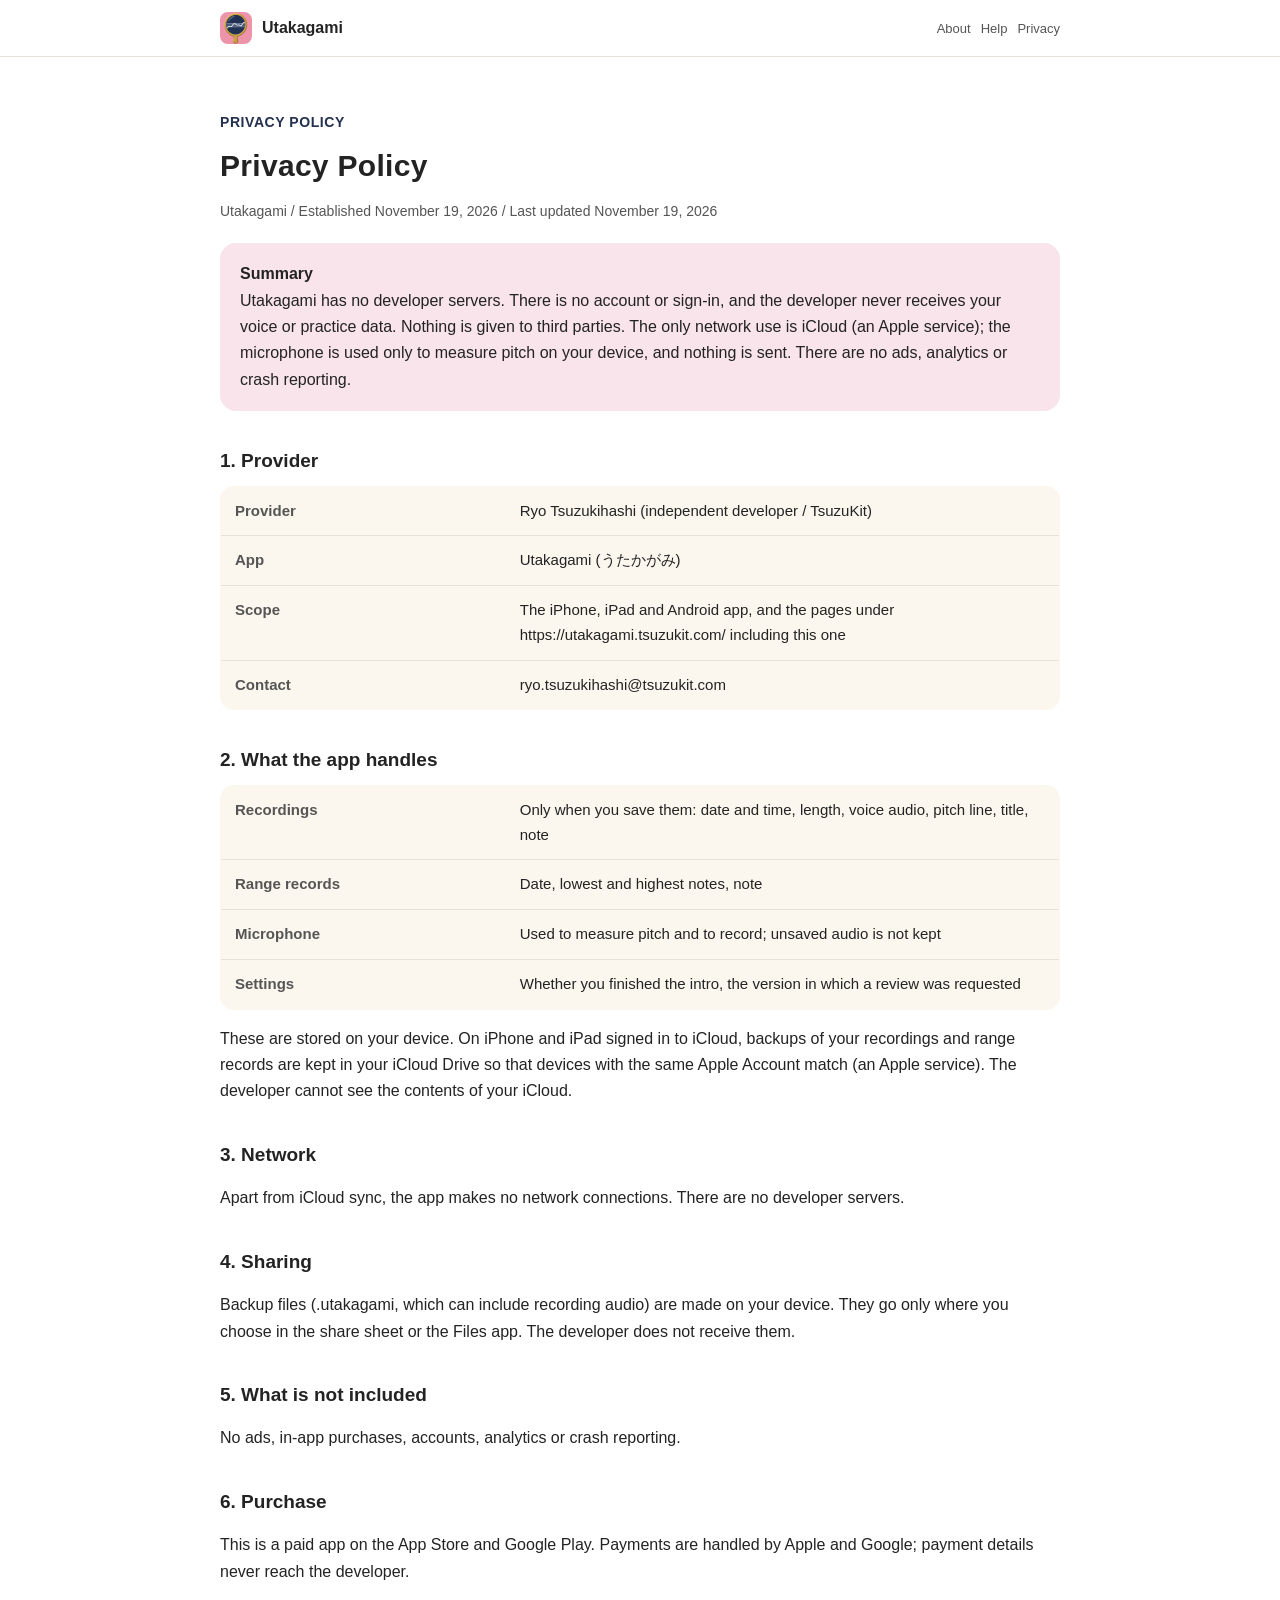
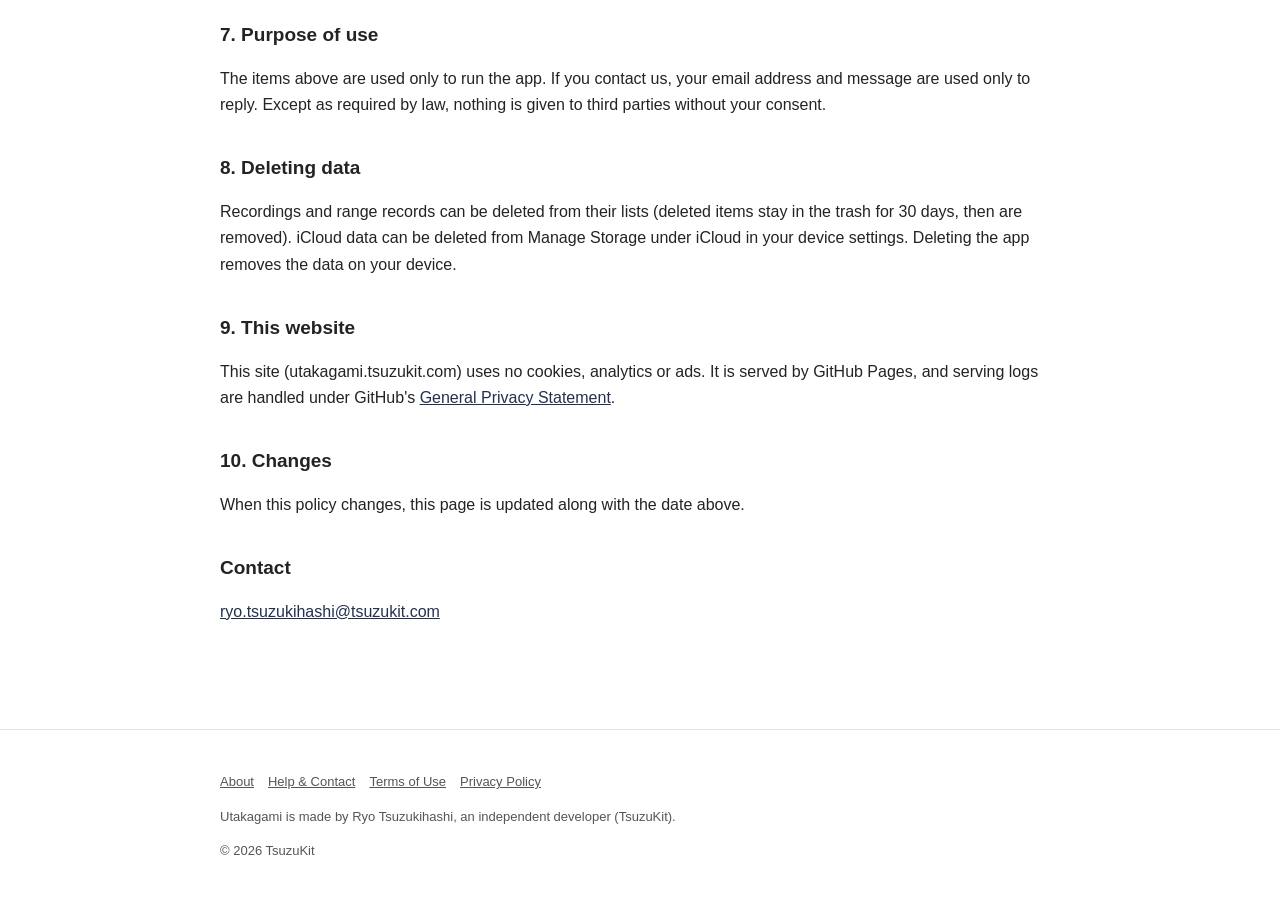
==== privacy.html @ aae0f665 "うたかがみのサイト（紹介・使い方・プライバシー・規約）" ====
<!DOCTYPE html>
<html lang="ja" data-title-ja="プライバシーポリシー - うたかがみ" data-title-en="Privacy Policy - Utakagami">
<head>
<meta charset="UTF-8">
<meta name="viewport" content="width=device-width, initial-scale=1">
<script>(function(){var l=navigator.languages&&navigator.languages.length?navigator.languages:[navigator.language||"ja"],p="en";for(var i=0;i<l.length;i++){var c=String(l[i]).toLowerCase();if(c.indexOf("ja")===0){p="ja";break}if(c.indexOf("en")===0){p="en";break}}var d=document.documentElement;d.lang=p;var t=d.getAttribute("data-title-"+p);if(t){document.title=t}})();</script>
<title>プライバシーポリシー - うたかがみ</title>
<meta name="description" content="うたかがみのプライバシーポリシー。開発者は個人情報を集めません。声は端末の外に送りません。 / Privacy Policy for Utakagami. The developer collects no personal information. Your voice never leaves your device.">
<meta property="og:title" content="プライバシーポリシー - うたかがみ">
<meta property="og:description" content="うたかがみのプライバシーポリシー。開発者は個人情報を集めません。声は端末の外に送りません。">
<meta property="og:type" content="website">
<meta property="og:url" content="https://utakagami.tsuzukit.com/privacy.html">
<meta property="og:image" content="https://utakagami.tsuzukit.com/assets/og.jpg">
<link rel="icon" href="assets/icon.png">
<link rel="apple-touch-icon" href="assets/icon.png">
<link rel="stylesheet" href="style.css">
</head>
<body>
<div data-l="ja" lang="ja">
<header class="site"><div class="wrap">
<a class="brand" href="./"><img src="assets/icon.png" alt="" width="32" height="32">うたかがみ</a>
<nav class="site"><a href="./">紹介</a><a href="support.html">使い方</a><a href="privacy.html">プライバシー</a></nav>
</div></header>
<main class="wrap">
<article class="doc">
<p class="eyebrow">PRIVACY POLICY</p>
<h1>プライバシーポリシー</h1>
<p class="meta">うたかがみ／制定日 2026年11月19日／改定日 2026年11月19日</p>
<div class="summary"><strong>このポリシーの要旨</strong><br>うたかがみは、開発者のサーバーを持たないアプリです。アカウント登録やログインはなく、開発者があなたの声や練習の記録を受け取ることはありません。第三者に渡すこともありません。通信は iCloud（Apple のサービス）だけで、マイクの声は端末の中で高さを測るだけで、送信しません。広告、分析ツール、クラッシュを報告する仕組みは入れていません。</div>
<h2>1. 提供者</h2>
<table>
<tr><th>提供者</th><td>續橋涼（個人開発者 / TsuzuKit）</td></tr>
<tr><th>アプリ名</th><td>うたかがみ（英語名 Utakagami）</td></tr>
<tr><th>対象</th><td>iPhone・iPad・Android 向けアプリと、このページを含む https://utakagami.tsuzukit.com/ 配下のページ</td></tr>
<tr><th>連絡先</th><td>ryo.tsuzukihashi@tsuzukit.com</td></tr>
</table>
<h2>2. アプリが扱うもの</h2>
<table>
<tr><th>録音</th><td>保存したときだけ: 日時・長さ・声の音声・高さの線・題・メモ</td></tr>
<tr><th>音域の記録</th><td>日付・いちばん低い音・高い音・メモ</td></tr>
<tr><th>マイク</th><td>声の高さを測るときと録音のときに使います。保存しない声は残しません</td></tr>
<tr><th>アプリの設定</th><td>案内を終えたかどうか・レビューのお願いを出した版</td></tr>
</table>
<p>これらは端末の中に保存します。iCloud に入っている iPhone・iPad では、録音と音域の記録の控えをあなたの iCloud Drive に置き、同じ Apple アカウントの端末でそろえます（Apple のサービス）。開発者は、あなたの iCloud の中身を見ることはできません。</p>
<h2>3. 通信</h2>
<p>iCloud との同期のほかに、通信はしません。開発者のサーバーはありません。</p>
<h2>4. 書き出し</h2>
<p>控えのファイル（.utakagami・録音の音声を含めることができます）は端末の中で作ります。送り先は、あなたが共有の画面やファイル App で選んだ場所です。開発者には届きません。</p>
<h2>5. 入れていないもの</h2>
<p>広告・アプリ内課金・アカウント登録・分析ツール・クラッシュの報告は入れていません。</p>
<h2>6. 購入</h2>
<p>本アプリは App Store と Google Play の有料アプリです。お支払いは Apple・Google が処理し、支払いの情報は開発者には届きません。</p>
<h2>7. 情報を使う目的</h2>
<p>上のものは、アプリを動かすためだけに使います。お問い合わせをいただいたときは、メールアドレスと内容をお返事のためだけに使います。法令にもとづく場合を除き、本人の同意なく第三者に渡すことはありません。</p>
<h2>8. 消したいとき</h2>
<p>録音と音域の記録は、それぞれの一覧から消せます（消したものはゴミ箱に30日残り、そのあと消えます）。iCloud の記録は、端末の設定の iCloud の「ストレージを管理」から消せます。アプリを消すと、端末の中のデータは消えます。</p>
<h2>9. このウェブサイトについて</h2>
<p>このサイト（utakagami.tsuzukit.com）は、Cookie も、アクセスを計測する仕組みも、広告も使っていません。サイトは GitHub Pages で配信しており、配信の記録は GitHub の <a href="https://docs.github.com/ja/site-policy/privacy-policies/github-general-privacy-statement">プライバシーについての声明</a> に沿って扱われます。</p>
<h2>10. 改定</h2>
<p>このポリシーを変えるときは、このページを書きかえ、上の改定日を新しくします。</p>
<h2>お問い合わせ</h2>
<p><a href="mailto:ryo.tsuzukihashi@tsuzukit.com">ryo.tsuzukihashi@tsuzukit.com</a></p>
</article>
</main>
<footer class="site"><div class="wrap">
<p><a href="./">紹介</a><a href="support.html">使い方とお問い合わせ</a><a href="terms.html">利用規約</a><a href="privacy.html">プライバシーポリシー</a></p>
<p>うたかがみは、個人開発者の續橋涼（TsuzuKit）が作っているアプリです。</p>
<p>© 2026 TsuzuKit</p>
</div></footer>
</div>
<div data-l="en" lang="en">
<header class="site"><div class="wrap">
<a class="brand" href="./"><img src="assets/icon.png" alt="" width="32" height="32">Utakagami</a>
<nav class="site"><a href="./">About</a><a href="support.html">Help</a><a href="privacy.html">Privacy</a></nav>
</div></header>
<main class="wrap">
<article class="doc">
<p class="eyebrow">PRIVACY POLICY</p>
<h1>Privacy Policy</h1>
<p class="meta">Utakagami / Established November 19, 2026 / Last updated November 19, 2026</p>
<div class="summary"><strong>Summary</strong><br>Utakagami has no developer servers. There is no account or sign-in, and the developer never receives your voice or practice data. Nothing is given to third parties. The only network use is iCloud (an Apple service); the microphone is used only to measure pitch on your device, and nothing is sent. There are no ads, analytics or crash reporting.</div>
<h2>1. Provider</h2>
<table>
<tr><th>Provider</th><td>Ryo Tsuzukihashi (independent developer / TsuzuKit)</td></tr>
<tr><th>App</th><td>Utakagami (うたかがみ)</td></tr>
<tr><th>Scope</th><td>The iPhone, iPad and Android app, and the pages under https://utakagami.tsuzukit.com/ including this one</td></tr>
<tr><th>Contact</th><td>ryo.tsuzukihashi@tsuzukit.com</td></tr>
</table>
<h2>2. What the app handles</h2>
<table>
<tr><th>Recordings</th><td>Only when you save them: date and time, length, voice audio, pitch line, title, note</td></tr>
<tr><th>Range records</th><td>Date, lowest and highest notes, note</td></tr>
<tr><th>Microphone</th><td>Used to measure pitch and to record; unsaved audio is not kept</td></tr>
<tr><th>Settings</th><td>Whether you finished the intro, the version in which a review was requested</td></tr>
</table>
<p>These are stored on your device. On iPhone and iPad signed in to iCloud, backups of your recordings and range records are kept in your iCloud Drive so that devices with the same Apple Account match (an Apple service). The developer cannot see the contents of your iCloud.</p>
<h2>3. Network</h2>
<p>Apart from iCloud sync, the app makes no network connections. There are no developer servers.</p>
<h2>4. Sharing</h2>
<p>Backup files (.utakagami, which can include recording audio) are made on your device. They go only where you choose in the share sheet or the Files app. The developer does not receive them.</p>
<h2>5. What is not included</h2>
<p>No ads, in-app purchases, accounts, analytics or crash reporting.</p>
<h2>6. Purchase</h2>
<p>This is a paid app on the App Store and Google Play. Payments are handled by Apple and Google; payment details never reach the developer.</p>
<h2>7. Purpose of use</h2>
<p>The items above are used only to run the app. If you contact us, your email address and message are used only to reply. Except as required by law, nothing is given to third parties without your consent.</p>
<h2>8. Deleting data</h2>
<p>Recordings and range records can be deleted from their lists (deleted items stay in the trash for 30 days, then are removed). iCloud data can be deleted from Manage Storage under iCloud in your device settings. Deleting the app removes the data on your device.</p>
<h2>9. This website</h2>
<p>This site (utakagami.tsuzukit.com) uses no cookies, analytics or ads. It is served by GitHub Pages, and serving logs are handled under GitHub's <a href="https://docs.github.com/en/site-policy/privacy-policies/github-general-privacy-statement">General Privacy Statement</a>.</p>
<h2>10. Changes</h2>
<p>When this policy changes, this page is updated along with the date above.</p>
<h2>Contact</h2>
<p><a href="mailto:ryo.tsuzukihashi@tsuzukit.com">ryo.tsuzukihashi@tsuzukit.com</a></p>
</article>
</main>
<footer class="site"><div class="wrap">
<p><a href="./">About</a><a href="support.html">Help & Contact</a><a href="terms.html">Terms of Use</a><a href="privacy.html">Privacy Policy</a></p>
<p>Utakagami is made by Ryo Tsuzukihashi, an independent developer (TsuzuKit).</p>
<p>© 2026 TsuzuKit</p>
</div></footer>
</div>
</body>
</html>
---- style.css ----
/* うたかがみ — 白い地・墨の文字・藍の差し色（白の上で 4.5:1 以上） */
:root {
  --paper: #ffffff; --card: #fbf7ee; --ink: #232323; --sub: #555555; --line: #e6e1d6;
  --vermilion: #24304f; --vermilion-soft: #f8e4ea; --navy: #24304f; --correct: #24304f;
}
@media (prefers-color-scheme: dark) {
  :root { --paper: #121418; --card: #1b1e24; --ink: #eef0f4; --sub: #b4b9c4; --line: #2a2f38;
    --vermilion: #f2a0b4; --vermilion-soft: #2a1e24; --navy: #f2a0b4; --correct: #f2a0b4; }
}
* { box-sizing: border-box; }
html { -webkit-text-size-adjust: 100%; }
body { margin: 0; background: var(--paper); color: var(--ink); line-height: 1.8;
  font-family: -apple-system, BlinkMacSystemFont, "Hiragino Sans", "Hiragino Kaku Gothic ProN", "Noto Sans JP", sans-serif; }
a { color: var(--navy); }
.wrap { max-width: 880px; margin: 0 auto; padding: 0 20px; }
header.site { border-bottom: 1px solid var(--line); background: var(--paper); position: sticky; top: 0; z-index: 5; }
header.site .wrap { display: flex; align-items: center; gap: 16px; min-height: 56px; }
.brand { display: flex; align-items: center; gap: 10px; font-weight: 800; text-decoration: none; color: var(--ink); margin-right: auto; }
.brand img { width: 32px; height: 32px; border-radius: 8px; }
nav.site a { font-size: 14px; text-decoration: none; color: var(--sub); margin-left: 14px; white-space: nowrap; }
nav.site a:hover { color: var(--ink); }
.hero { padding: 56px 0 40px; display: grid; gap: 32px; align-items: center; }
@media (min-width: 760px) { .hero { grid-template-columns: 1.1fr 0.9fr; } }
.eyebrow { color: var(--vermilion); font-weight: 700; font-size: 14px; letter-spacing: 0.04em; }
h1 { font-size: clamp(30px, 6vw, 46px); line-height: 1.35; margin: 8px 0 16px; letter-spacing: 0.01em; }
h2 { font-size: 24px; margin: 56px 0 16px; line-height: 1.5; }
h3 { font-size: 17px; margin: 0 0 6px; }
.lead { font-size: 17px; color: var(--sub); }
.cta { display: inline-block; margin-top: 20px; background: var(--vermilion); color: #ffffff; font-weight: 700; text-decoration: none;
  padding: 14px 26px; border-radius: 16px; }
.note { font-size: 13px; color: var(--sub); }
.hero img { width: 100%; max-width: 320px; height: auto; justify-self: center; }
.grid { display: grid; gap: 14px; }
@media (min-width: 700px) { .grid.two { grid-template-columns: 1fr 1fr; } .grid.three { grid-template-columns: repeat(3, 1fr); } }
.card { background: var(--card); border: 1px solid var(--line); border-radius: 18px; padding: 20px; }
.card.em { background: var(--vermilion-soft); border-color: transparent; }
.steps { counter-reset: step; }
.steps .card { position: relative; padding-left: 62px; }
.steps .card::before { counter-increment: step; content: counter(step); position: absolute; left: 18px; top: 18px; width: 32px; height: 32px;
  border-radius: 50%; border: 2.5px solid var(--vermilion); color: var(--vermilion); font-weight: 800; display: grid; place-items: center; }
table { width: 100%; border-collapse: collapse; background: var(--card); border: 1px solid var(--line); border-radius: 14px; overflow: hidden; }
th, td { text-align: left; padding: 12px 14px; border-bottom: 1px solid var(--line); vertical-align: top; font-size: 15px; }
th { width: 34%; color: var(--sub); font-weight: 600; }
tr:last-child th, tr:last-child td { border-bottom: none; }
.doc { padding: 40px 0 24px; }
.doc h1 { font-size: 30px; }
.doc h2 { font-size: 19px; margin: 36px 0 10px; }
.doc .meta { color: var(--sub); font-size: 14px; }
.doc .summary { background: var(--vermilion-soft); border-radius: 16px; padding: 18px 20px; margin: 20px 0; }
details { background: var(--card); border: 1px solid var(--line); border-radius: 14px; padding: 14px 18px; }
details + details { margin-top: 10px; }
summary { font-weight: 700; cursor: pointer; }
footer.site { border-top: 1px solid var(--line); margin-top: 64px; padding: 28px 0 48px; color: var(--sub); font-size: 13px; }
footer.site a { color: var(--sub); margin-right: 14px; }
.qid { font-family: ui-monospace, SFMono-Regular, Menlo, monospace; background: var(--card); border: 1px solid var(--line);
  border-radius: 8px; padding: 2px 8px; }
/* 端末の言語に合うほうだけ見せる（build.py が両方を1ページに入れる） */
html[lang="ja"] [data-l="en"], html[lang="en"] [data-l="ja"] { display: none; }
[lang="en"] { line-height: 1.65; }
[lang="en"] h1 { line-height: 1.2; }
[lang="en"] nav.site a { font-size: 13px; margin-left: 10px; }
@media (max-width: 480px) { nav.site a { font-size: 12px; margin-left: 8px; } header.site .wrap { gap: 4px; } .brand { gap: 7px; font-size: 15px; } }
.brand { white-space: nowrap; flex-shrink: 0; }
/* 幅の狭い画面では、上の帯の「紹介」を出さない（左のアプリ名が同じ行き先） */
@media (max-width: 480px) { nav.site a:first-child { display: none; } }
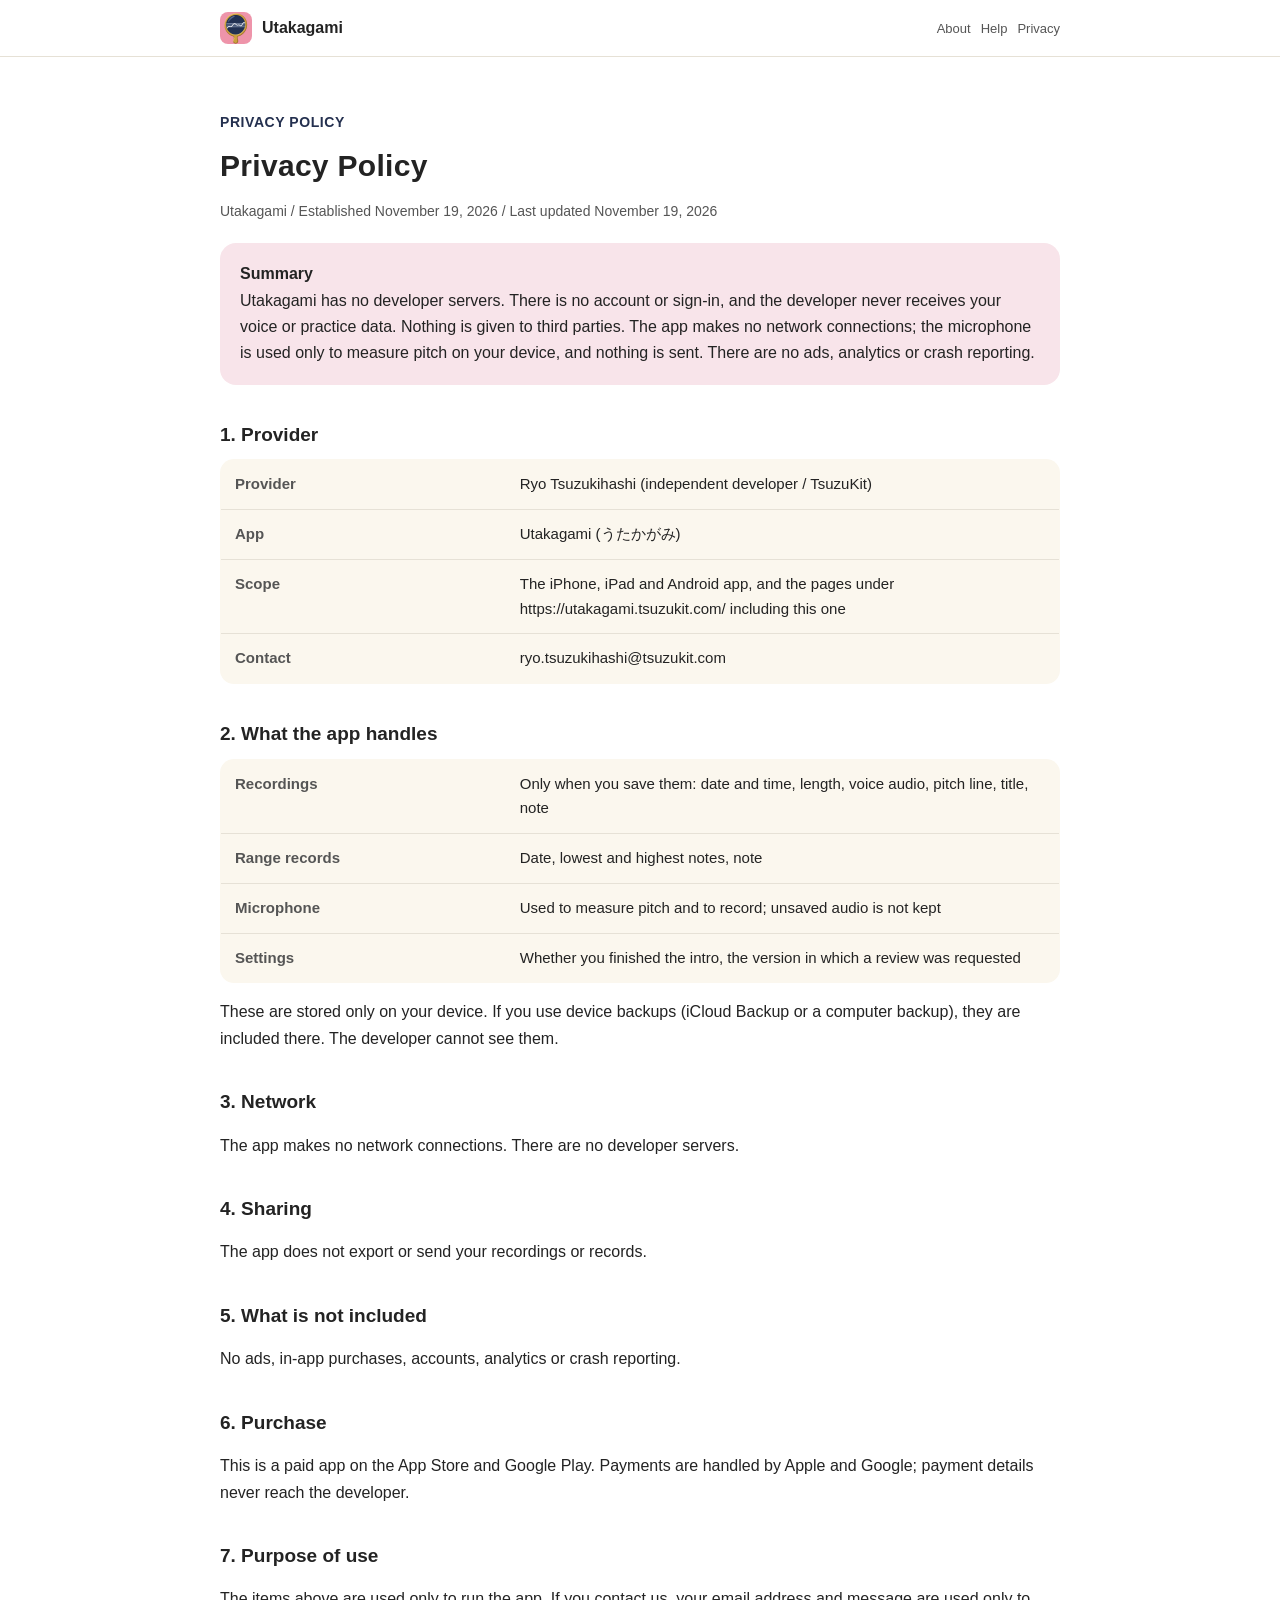
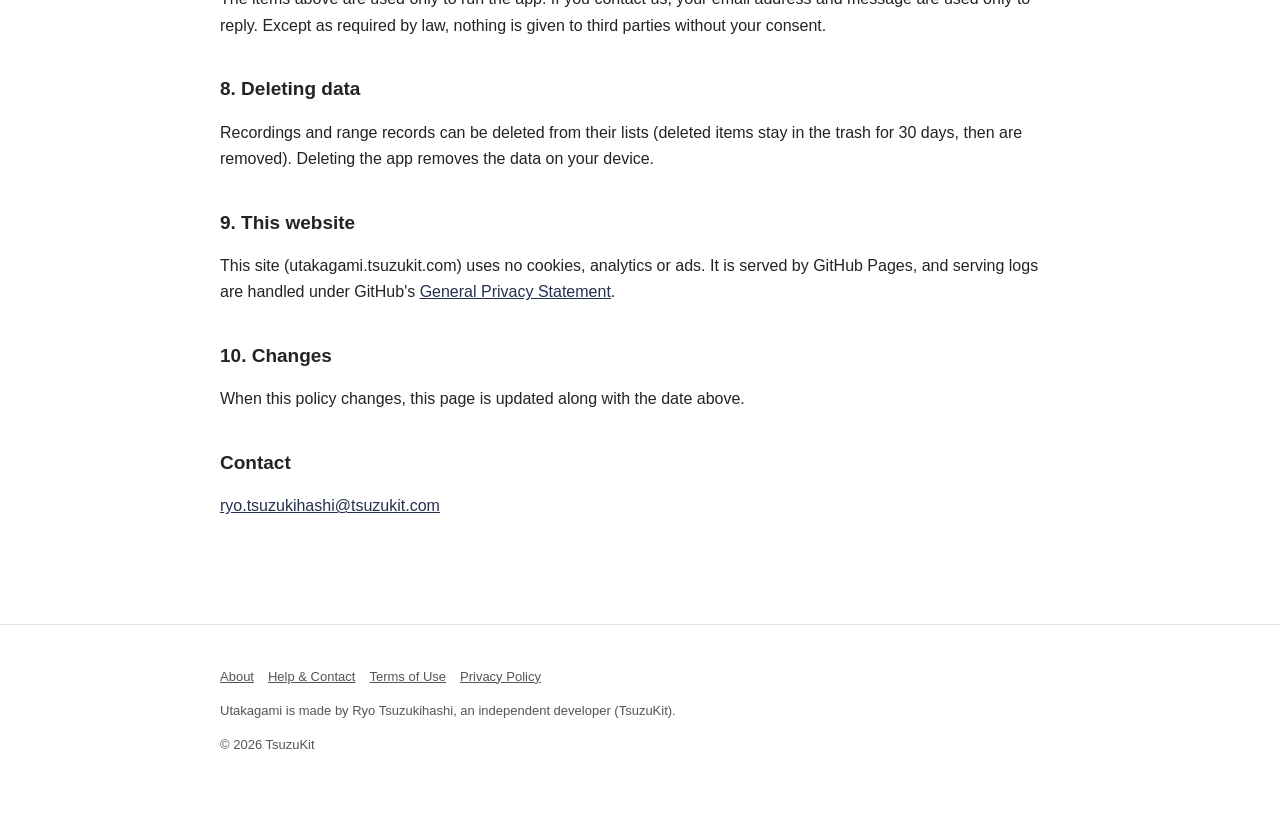
==== commit 654ddcdd: "iCloud の控えは 1.0 で作らないので、サイトの文から外した" ====
--- a/privacy.html
+++ b/privacy.html
@@ -26,7 +26,7 @@
 <p class="eyebrow">PRIVACY POLICY</p>
 <h1>プライバシーポリシー</h1>
 <p class="meta">うたかがみ／制定日 2026年11月19日／改定日 2026年11月19日</p>
-<div class="summary"><strong>このポリシーの要旨</strong><br>うたかがみは、開発者のサーバーを持たないアプリです。アカウント登録やログインはなく、開発者があなたの声や練習の記録を受け取ることはありません。第三者に渡すこともありません。通信は iCloud（Apple のサービス）だけで、マイクの声は端末の中で高さを測るだけで、送信しません。広告、分析ツール、クラッシュを報告する仕組みは入れていません。</div>
+<div class="summary"><strong>このポリシーの要旨</strong><br>うたかがみは、開発者のサーバーを持たないアプリです。アカウント登録やログインはなく、開発者があなたの声や練習の記録を受け取ることはありません。第三者に渡すこともありません。アプリは通信をしません。マイクの声は端末の中で高さを測るだけで、送信しません。広告、分析ツール、クラッシュを報告する仕組みは入れていません。</div>
 <h2>1. 提供者</h2>
 <table>
 <tr><th>提供者</th><td>續橋涼（個人開発者 / TsuzuKit）</td></tr>
@@ -41,11 +41,11 @@
 <tr><th>マイク</th><td>声の高さを測るときと録音のときに使います。保存しない声は残しません</td></tr>
 <tr><th>アプリの設定</th><td>案内を終えたかどうか・レビューのお願いを出した版</td></tr>
 </table>
-<p>これらは端末の中に保存します。iCloud に入っている iPhone・iPad では、録音と音域の記録の控えをあなたの iCloud Drive に置き、同じ Apple アカウントの端末でそろえます（Apple のサービス）。開発者は、あなたの iCloud の中身を見ることはできません。</p>
+<p>これらは端末の中にだけ保存します。端末のバックアップ（iCloud バックアップやパソコンへのバックアップ）を使っていれば、その中に入ります。開発者は見ることができません。</p>
 <h2>3. 通信</h2>
-<p>iCloud との同期のほかに、通信はしません。開発者のサーバーはありません。</p>
+<p>アプリは通信をしません。開発者のサーバーはありません。</p>
 <h2>4. 書き出し</h2>
-<p>控えのファイル（.utakagami・録音の音声を含めることができます）は端末の中で作ります。送り先は、あなたが共有の画面やファイル App で選んだ場所です。開発者には届きません。</p>
+<p>アプリは、あなたの録音や記録を書き出したり送ったりしません。</p>
 <h2>5. 入れていないもの</h2>
 <p>広告・アプリ内課金・アカウント登録・分析ツール・クラッシュの報告は入れていません。</p>
 <h2>6. 購入</h2>
@@ -53,7 +53,7 @@
 <h2>7. 情報を使う目的</h2>
 <p>上のものは、アプリを動かすためだけに使います。お問い合わせをいただいたときは、メールアドレスと内容をお返事のためだけに使います。法令にもとづく場合を除き、本人の同意なく第三者に渡すことはありません。</p>
 <h2>8. 消したいとき</h2>
-<p>録音と音域の記録は、それぞれの一覧から消せます（消したものはゴミ箱に30日残り、そのあと消えます）。iCloud の記録は、端末の設定の iCloud の「ストレージを管理」から消せます。アプリを消すと、端末の中のデータは消えます。</p>
+<p>録音と音域の記録は、それぞれの一覧から消せます（消したものはゴミ箱に30日残り、そのあと消えます）。アプリを消すと、端末の中のデータは消えます。</p>
 <h2>9. このウェブサイトについて</h2>
 <p>このサイト（utakagami.tsuzukit.com）は、Cookie も、アクセスを計測する仕組みも、広告も使っていません。サイトは GitHub Pages で配信しており、配信の記録は GitHub の <a href="https://docs.github.com/ja/site-policy/privacy-policies/github-general-privacy-statement">プライバシーについての声明</a> に沿って扱われます。</p>
 <h2>10. 改定</h2>
@@ -78,7 +78,7 @@
 <p class="eyebrow">PRIVACY POLICY</p>
 <h1>Privacy Policy</h1>
 <p class="meta">Utakagami / Established November 19, 2026 / Last updated November 19, 2026</p>
-<div class="summary"><strong>Summary</strong><br>Utakagami has no developer servers. There is no account or sign-in, and the developer never receives your voice or practice data. Nothing is given to third parties. The only network use is iCloud (an Apple service); the microphone is used only to measure pitch on your device, and nothing is sent. There are no ads, analytics or crash reporting.</div>
+<div class="summary"><strong>Summary</strong><br>Utakagami has no developer servers. There is no account or sign-in, and the developer never receives your voice or practice data. Nothing is given to third parties. The app makes no network connections; the microphone is used only to measure pitch on your device, and nothing is sent. There are no ads, analytics or crash reporting.</div>
 <h2>1. Provider</h2>
 <table>
 <tr><th>Provider</th><td>Ryo Tsuzukihashi (independent developer / TsuzuKit)</td></tr>
@@ -93,11 +93,11 @@
 <tr><th>Microphone</th><td>Used to measure pitch and to record; unsaved audio is not kept</td></tr>
 <tr><th>Settings</th><td>Whether you finished the intro, the version in which a review was requested</td></tr>
 </table>
-<p>These are stored on your device. On iPhone and iPad signed in to iCloud, backups of your recordings and range records are kept in your iCloud Drive so that devices with the same Apple Account match (an Apple service). The developer cannot see the contents of your iCloud.</p>
+<p>These are stored only on your device. If you use device backups (iCloud Backup or a computer backup), they are included there. The developer cannot see them.</p>
 <h2>3. Network</h2>
-<p>Apart from iCloud sync, the app makes no network connections. There are no developer servers.</p>
+<p>The app makes no network connections. There are no developer servers.</p>
 <h2>4. Sharing</h2>
-<p>Backup files (.utakagami, which can include recording audio) are made on your device. They go only where you choose in the share sheet or the Files app. The developer does not receive them.</p>
+<p>The app does not export or send your recordings or records.</p>
 <h2>5. What is not included</h2>
 <p>No ads, in-app purchases, accounts, analytics or crash reporting.</p>
 <h2>6. Purchase</h2>
@@ -105,7 +105,7 @@
 <h2>7. Purpose of use</h2>
 <p>The items above are used only to run the app. If you contact us, your email address and message are used only to reply. Except as required by law, nothing is given to third parties without your consent.</p>
 <h2>8. Deleting data</h2>
-<p>Recordings and range records can be deleted from their lists (deleted items stay in the trash for 30 days, then are removed). iCloud data can be deleted from Manage Storage under iCloud in your device settings. Deleting the app removes the data on your device.</p>
+<p>Recordings and range records can be deleted from their lists (deleted items stay in the trash for 30 days, then are removed). Deleting the app removes the data on your device.</p>
 <h2>9. This website</h2>
 <p>This site (utakagami.tsuzukit.com) uses no cookies, analytics or ads. It is served by GitHub Pages, and serving logs are handled under GitHub's <a href="https://docs.github.com/en/site-policy/privacy-policies/github-general-privacy-statement">General Privacy Statement</a>.</p>
 <h2>10. Changes</h2>
